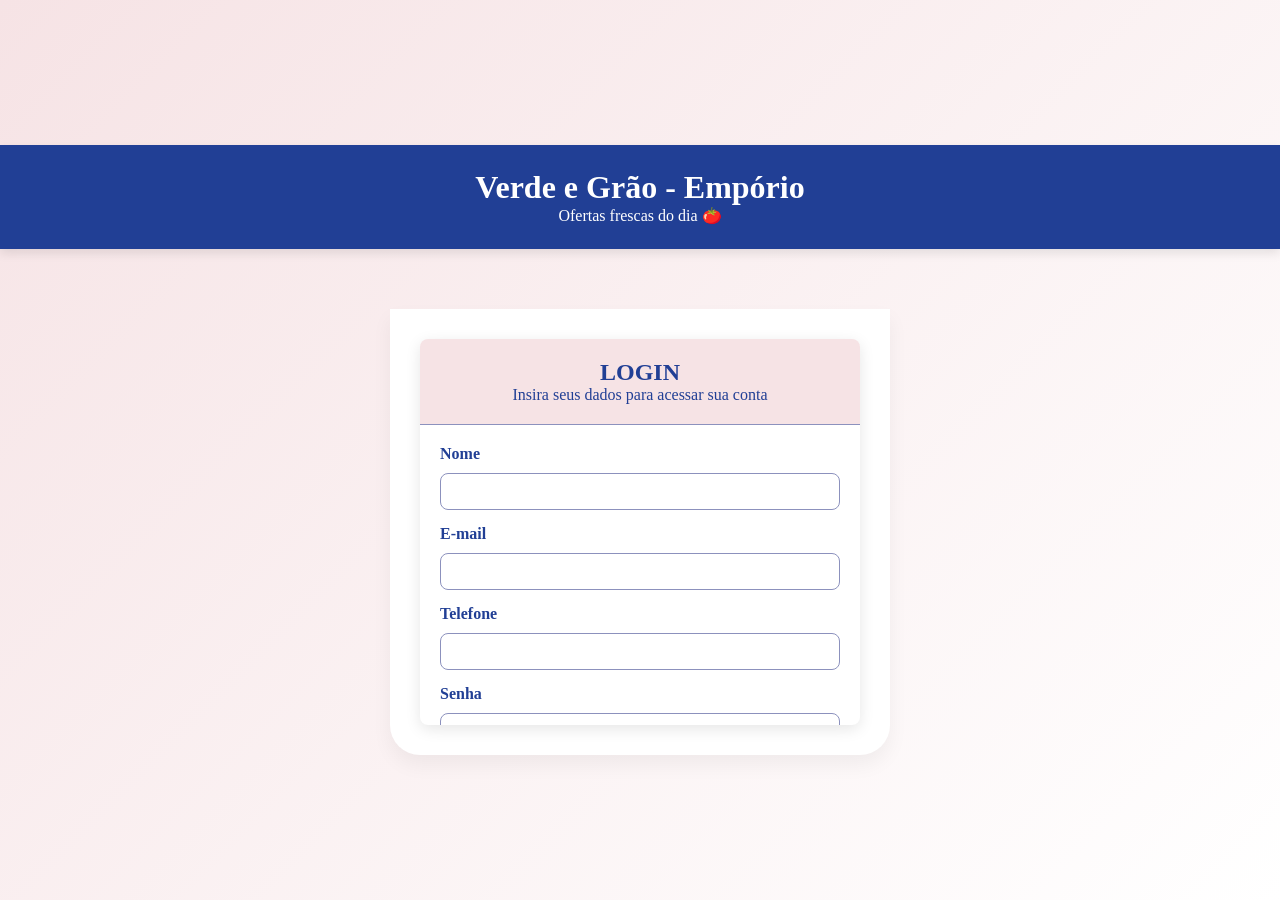
==== cadastro.html @ b75f53fa "Mais alterações feitas (aparência e javascript básico criado)" ====
<!doctype html>
<html lang="pt-br">
  <head>
    <meta charset="UTF-8" />
    <meta name="viewport" content="width=device-width, initial-scale=1.0" />
    <title>Formulário</title>
    <link rel="stylesheet" href="cadastro.css" />
  </head>

  <body>
    <header class="padrao">
      <h1>Verde e Grão - Empório</h1>
      <p>Ofertas frescas do dia &#127813;</p>
    </header>

    <main class="principal">
      <div class="titulo-box">
        <header class="formulario">
          <h2>LOGIN</h2>
          <p>Insira seus dados para acessar sua conta</p>
        </header>

        <form>
          <label for="nome">Nome</label>
          <input type="text" id="nome" required />

          <label for="email">E-mail</label>
          <input type="email" id="email" required />

          <label for="telefone">Telefone</label>
          <input type="tel" id="telefone" required />

          <label for="senha">Senha</label>
          <input type="password" id="senha" required />

          <button class="btn">Concluir Registro</button>
        </form>
      </div>
    </main>
  </body>

  <script src="script.js"></script>
</html>
---- cadastro.css ----
* {
  box-sizing: border-box;
  margin: 0;
  padding: 0;
}

body {
  background: linear-gradient(135deg, #f6e3e5 0%, #ffffff 100%);
  background-attachment: fixed;
  min-height: 100vh;
  display: flex;
  flex-direction: column; 
  justify-content: center;
  align-items: center;
}

header.padrao {
  background-color: #213f95; /* French Blue para o topo principal */
  text-align: center;
  color: white;
  width: 100%;
  padding: 1.5rem 0;
  box-shadow: 0 4px 10px rgba(0, 0, 0, 0.1);
  margin-bottom: 60px; /* Joga a caixa de login um pouco mais para baixo */
}

.titulo-box {
  background-color: #ffffff;
  border-radius: 8px;
  overflow: hidden; /* Garante que o header respeite as bordas arredondadas da caixa */
  box-shadow: 0 4px 15px rgba(0, 0, 0, 0.1);
}

header.formulario {
  text-align: center;
  padding: 20px;
  background-color: #f6e3e5; /* Lavender Blush no fundo do header artificial */
  border-bottom: 1px solid #8c91bd; /* Linha divisória com a cor Intermediária */
}

/* Ajuste fino para o título h2 dentro do header artificial */
header.formulario h2 {
  color: #213f95; /* Título em French Blue */
}

.principal {
  width: 80%;
  max-width: 500px;
  background-color: #ffffff;
  padding: 30px;
  border-radius: 0 0 30px 30px;
  box-shadow: 0 10px 20px rgba(0, 0, 0, 0.05);
  color: #213f95; /* French Blue para os textos principais e enunciados */
}

form {
  display: grid;
  gap: 15px;
  width: 100%;
  max-height: 300px;
  overflow-y: auto;
  padding: 20px;
}

label {
  font-weight: bold;
  margin-bottom: -5px;
  text-align: left;
  color: #213f95; /* French Blue para destacar as etiquetas */
}

input,
select {
  padding: 10px;
  border-radius: 8px;
  border: 1px solid #8c91bd; /* Borda padrão usando a cor Intermediária */
  background-color: #ffffff;
  color: #000000;
}

input:focus {
  border-collapse: collapse;
}

.btn {
  margin-top: 10px;
  background-color: #213f95; /* French Blue como cor principal de ação */
  color: #ffffff;
  border: none;
  padding: 1rem;
  border-radius: 8px;
  font-weight: 900;
  text-transform: uppercase;
  cursor: pointer;
  transition: 0.3s ease;
}

.btn:hover {
  background: #8c91bd; /* Transiciona para o tom Intermediário no hover */
  color: white;
  transform: translateY(-3px);
}

input::-webkit-outer-spin-button,
input::-webkit-inner-spin-button {
  -webkit-appearance: none;
  margin: 0;
}

input:focus,
select:focus {
  outline: none;
  border: 1px solid #213f95; /* Foco destacado em French Blue */
  box-shadow: 0 0 5px rgba(33, 63, 149, 0.5);
}

/* Customização do Scrollbar do Form */
form::-webkit-scrollbar {
  width: 10px;
}

/* O fundo da barra (pista) */
form::-webkit-scrollbar-track {
  background: #f6e3e5; /* Fundo da pista com o Lavender Blush */
  border-radius: 10px;
  margin: 5px;
}

/* O pino da barra (scroll) */
form::-webkit-scrollbar-thumb {
  background: #8c91bd; /* Pino usando a cor Intermediária */
  border-radius: 10px;
}

form::-webkit-scrollbar-thumb:hover {
  background: #213f95; /* Pino fica em French Blue ao passar o mouse */
  cursor: pointer;
}
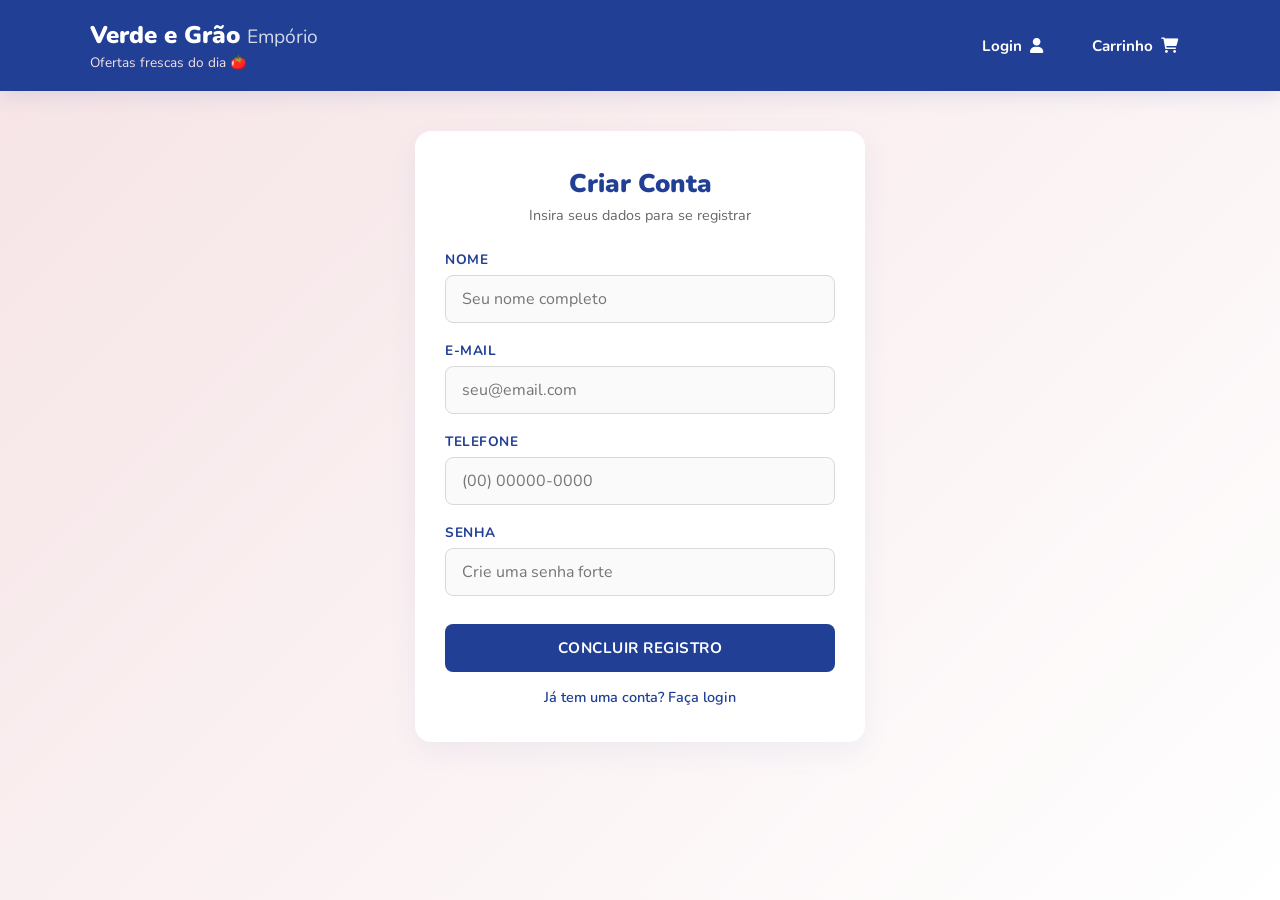
==== commit b0cd3cbd: "Agora vai" ====
--- a/cadastro.html
+++ b/cadastro.html
@@ -1,43 +1,64 @@
-<!doctype html>
+<!DOCTYPE html>
 <html lang="pt-br">
-  <head>
-    <meta charset="UTF-8" />
-    <meta name="viewport" content="width=device-width, initial-scale=1.0" />
-    <title>Formulário</title>
-    <link rel="stylesheet" href="cadastro.css" />
-  </head>
-
-  <body>
+<head>
+    <meta charset="UTF-8">
+    <meta name="viewport" content="width=device-width, initial-scale=1.0">
+    <title>Cadastro - Verde e Grão</title>
+    <link rel="stylesheet" href="cadastro.css">
+    <link rel="stylesheet" href="https://cdnjs.cloudflare.com/ajax/libs/font-awesome/6.0.0/css/all.min.css">
+</head>
+<body>
+    
     <header class="padrao">
-      <h1>Verde e Grão - Empório</h1>
-      <p>Ofertas frescas do dia &#127813;</p>
+        <div class="header-container">
+            <div class="logo-info">
+                <h1>Verde e Grão <span>Empório</span></h1>
+                <p>Ofertas frescas do dia &#127813;</p>
+            </div>
+            
+            <div class="nav-links">
+                <a href="login.html" class="nav-item">
+                    Login <i class="fa-solid fa-user"></i>
+                </a>
+                <a href="carrinho.html" class="nav-item">
+                    Carrinho <i class="fa-solid fa-cart-shopping"></i>
+                </a>
+            </div>
+        </div>
     </header>
 
     <main class="principal">
-      <div class="titulo-box">
-        <header class="formulario">
-          <h2>LOGIN</h2>
-          <p>Insira seus dados para acessar sua conta</p>
-        </header>
+        <h2>Criar Conta</h2>
+        <p class="subtitulo-card">Insira seus dados para se registrar</p>
+        
+        <form>
+            <div class="input-group">
+                <label for="nome">Nome</label>
+                <input type="text" id="nome" placeholder="Seu nome completo" required>
+            </div>
 
-        <form>
-          <label for="nome">Nome</label>
-          <input type="text" id="nome" required />
+            <div class="input-group">
+                <label for="email">E-mail</label>
+                <input type="email" id="email" placeholder="seu@email.com" required>
+            </div>
+         
+            <div class="input-group">
+                <label for="telefone">Telefone</label>
+                <input type="tel" id="telefone" placeholder="(00) 00000-0000" required>
+            </div>
 
-          <label for="email">E-mail</label>
-          <input type="email" id="email" required />
+            <div class="input-group">
+                <label for="senha">Senha</label>
+                <input type="password" id="senha" placeholder="Crie uma senha forte" required>
+            </div>
+                        
+            <div class="botoes-container">
+                <button type="submit" class="btn btn-primary">Concluir Registro</button>
+                <a href="login.html" class="link-retorno">Já tem uma conta? Faça login</a>
+            </div>
+        </form>
+    </main>    
 
-          <label for="telefone">Telefone</label>
-          <input type="tel" id="telefone" required />
-
-          <label for="senha">Senha</label>
-          <input type="password" id="senha" required />
-
-          <button class="btn">Concluir Registro</button>
-        </form>
-      </div>
-    </main>
-  </body>
-
-  <script src="script.js"></script>
-</html>
+    <script src="script.js"></script>
+</body>
+</html>
--- a/cadastro.css
+++ b/cadastro.css
@@ -1,138 +1,193 @@
+/* Importação da Fonte Nunito */
+@import url('https://fonts.googleapis.com/css2?family=Nunito:wght@400;600;700;900&display=swap');
+
 * {
-  box-sizing: border-box;
-  margin: 0;
-  padding: 0;
+    box-sizing: border-box;
+    margin: 0;
+    padding: 0;
+    font-family: 'Nunito', sans-serif;
 }
 
 body {
-  background: linear-gradient(135deg, #f6e3e5 0%, #ffffff 100%);
-  background-attachment: fixed;
-  min-height: 100vh;
-  display: flex;
-  flex-direction: column; 
-  justify-content: center;
-  align-items: center;
+    background: linear-gradient(135deg, #F6E3E5 0%, #FFFFFF 100%);
+    background-attachment: fixed;
+    min-height: 100vh;
+    display: flex;
+    flex-direction: column;
+    align-items: center;
+    justify-content: flex-start;
 }
 
+/* =========================================
+   HEADER PADRÃO (Identidade unificada)
+   ========================================= */
 header.padrao {
-  background-color: #213f95; /* French Blue para o topo principal */
-  text-align: center;
-  color: white;
-  width: 100%;
-  padding: 1.5rem 0;
-  box-shadow: 0 4px 10px rgba(0, 0, 0, 0.1);
-  margin-bottom: 60px; /* Joga a caixa de login um pouco mais para baixo */
+    background-color: #213F95; /* French Blue */
+    color: #FFFFFF;
+    width: 100%;
+    padding: 1.2rem 2rem;
+    box-shadow: 0 4px 20px rgba(33, 63, 149, 0.12);
 }
 
-.titulo-box {
-  background-color: #ffffff;
-  border-radius: 8px;
-  overflow: hidden; /* Garante que o header respeite as bordas arredondadas da caixa */
-  box-shadow: 0 4px 15px rgba(0, 0, 0, 0.1);
+header.padrao .header-container {
+    display: flex;
+    justify-content: space-between;
+    align-items: center;
+    max-width: 1100px;
+    margin: 0 auto;
+    width: 100%;
 }
 
-header.formulario {
-  text-align: center;
-  padding: 20px;
-  background-color: #f6e3e5; /* Lavender Blush no fundo do header artificial */
-  border-bottom: 1px solid #8c91bd; /* Linha divisória com a cor Intermediária */
+header.padrao h1 {
+    font-size: 1.5rem;
+    font-weight: 900;
 }
 
-/* Ajuste fino para o título h2 dentro do header artificial */
-header.formulario h2 {
-  color: #213f95; /* Título em French Blue */
+header.padrao h1 span {
+    font-weight: 400;
+    font-size: 1.2rem;
+    opacity: 0.8;
 }
 
+header.padrao p {
+    color: #F6E3E5; /* Lavender Blush */
+    font-size: 0.85rem;
+    margin-top: 2px;
+}
+
+header.padrao .nav-links {
+    display: flex;
+    gap: 25px;
+}
+
+header.padrao .nav-item {
+    color: #FFFFFF;
+    text-decoration: none;
+    font-weight: 700;
+    font-size: 0.95rem;
+    transition: all 0.3s ease;
+    display: flex;
+    align-items: center;
+    gap: 8px;
+    padding: 6px 12px;
+    border-radius: 6px;
+}
+
+header.padrao .nav-item:hover {
+    background: rgba(255, 255, 255, 0.1);
+    color: #F6E3E5;
+}
+
+/* =========================================
+   CARD DE CADASTRO
+   ========================================= */
 .principal {
-  width: 80%;
-  max-width: 500px;
-  background-color: #ffffff;
-  padding: 30px;
-  border-radius: 0 0 30px 30px;
-  box-shadow: 0 10px 20px rgba(0, 0, 0, 0.05);
-  color: #213f95; /* French Blue para os textos principais e enunciados */
+    width: 90%;
+    max-width: 450px;
+    background-color: #FFFFFF;
+    padding: 35px 30px;
+    border-radius: 16px;
+    box-shadow: 0 10px 30px rgba(33, 63, 149, 0.06);
+    margin: 40px 0; /* Margem equilibrada para não colar no header ou rodapé */
+}
+
+.principal h2 {
+    color: #213F95;
+    text-align: center;
+    font-weight: 900;
+    font-size: 1.6rem;
+    margin-bottom: 4px;
+}
+
+.subtitulo-card {
+    text-align: center;
+    color: #666666;
+    font-size: 0.9rem;
+    margin-bottom: 25px;
 }
 
 form {
-  display: grid;
-  gap: 15px;
-  width: 100%;
-  max-height: 300px;
-  overflow-y: auto;
-  padding: 20px;
+    display: flex;
+    flex-direction: column;
+    gap: 18px;
+}
+
+.input-group {
+    display: flex;
+    flex-direction: column;
+    gap: 6px;
 }
 
 label {
-  font-weight: bold;
-  margin-bottom: -5px;
-  text-align: left;
-  color: #213f95; /* French Blue para destacar as etiquetas */
+    font-weight: 700;
+    color: #213F95;
+    font-size: 0.85rem;
+    text-transform: uppercase;
+    letter-spacing: 0.5px;
 }
 
-input,
-select {
-  padding: 10px;
-  border-radius: 8px;
-  border: 1px solid #8c91bd; /* Borda padrão usando a cor Intermediária */
-  background-color: #ffffff;
-  color: #000000;
+input {
+    padding: 12px 16px;
+    border-radius: 8px;
+    border: 1px solid #D9D9D9;
+    background-color: #FAFAFA;
+    color: #333333;
+    font-size: 1rem;
+    transition: all 0.3s ease;
 }
 
 input:focus {
-  border-collapse: collapse;
+    outline: none;
+    border-color: #213F95;
+    background-color: #FFFFFF;
+    box-shadow: 0 0 0 4px rgba(33, 63, 149, 0.15);
+}
+
+/* =========================================
+   AÇÕES E BOTÕES
+   ========================================= */
+.botoes-container {
+    display: flex;
+    flex-direction: column;
+    gap: 15px;
+    margin-top: 10px;
+    align-items: center;
 }
 
 .btn {
-  margin-top: 10px;
-  background-color: #213f95; /* French Blue como cor principal de ação */
-  color: #ffffff;
-  border: none;
-  padding: 1rem;
-  border-radius: 8px;
-  font-weight: 900;
-  text-transform: uppercase;
-  cursor: pointer;
-  transition: 0.3s ease;
+    width: 100%;
+    padding: 14px;
+    border-radius: 8px;
+    font-weight: 700;
+    font-size: 0.95rem;
+    text-transform: uppercase;
+    letter-spacing: 0.5px;
+    cursor: pointer;
+    transition: all 0.2s ease;
+    text-align: center;
+    border: none;
 }
 
-.btn:hover {
-  background: #8c91bd; /* Transiciona para o tom Intermediário no hover */
-  color: white;
-  transform: translateY(-3px);
+.btn-primary {
+    background-color: #213F95;
+    color: #FFFFFF;
 }
 
-input::-webkit-outer-spin-button,
-input::-webkit-inner-spin-button {
-  -webkit-appearance: none;
-  margin: 0;
+.btn-primary:hover {
+    background-color: #172d6b;
+    transform: translateY(-2px);
+    box-shadow: 0 4px 12px rgba(33, 63, 149, 0.2);
 }
 
-input:focus,
-select:focus {
-  outline: none;
-  border: 1px solid #213f95; /* Foco destacado em French Blue */
-  box-shadow: 0 0 5px rgba(33, 63, 149, 0.5);
+.link-retorno {
+    color: #213F95;
+    text-decoration: none;
+    font-weight: 600;
+    font-size: 0.9rem;
+    transition: 0.2s;
 }
 
-/* Customização do Scrollbar do Form */
-form::-webkit-scrollbar {
-  width: 10px;
-}
-
-/* O fundo da barra (pista) */
-form::-webkit-scrollbar-track {
-  background: #f6e3e5; /* Fundo da pista com o Lavender Blush */
-  border-radius: 10px;
-  margin: 5px;
-}
-
-/* O pino da barra (scroll) */
-form::-webkit-scrollbar-thumb {
-  background: #8c91bd; /* Pino usando a cor Intermediária */
-  border-radius: 10px;
-}
-
-form::-webkit-scrollbar-thumb:hover {
-  background: #213f95; /* Pino fica em French Blue ao passar o mouse */
-  cursor: pointer;
-}
+.link-retorno:hover {
+    text-decoration: underline;
+    opacity: 0.8;
+}
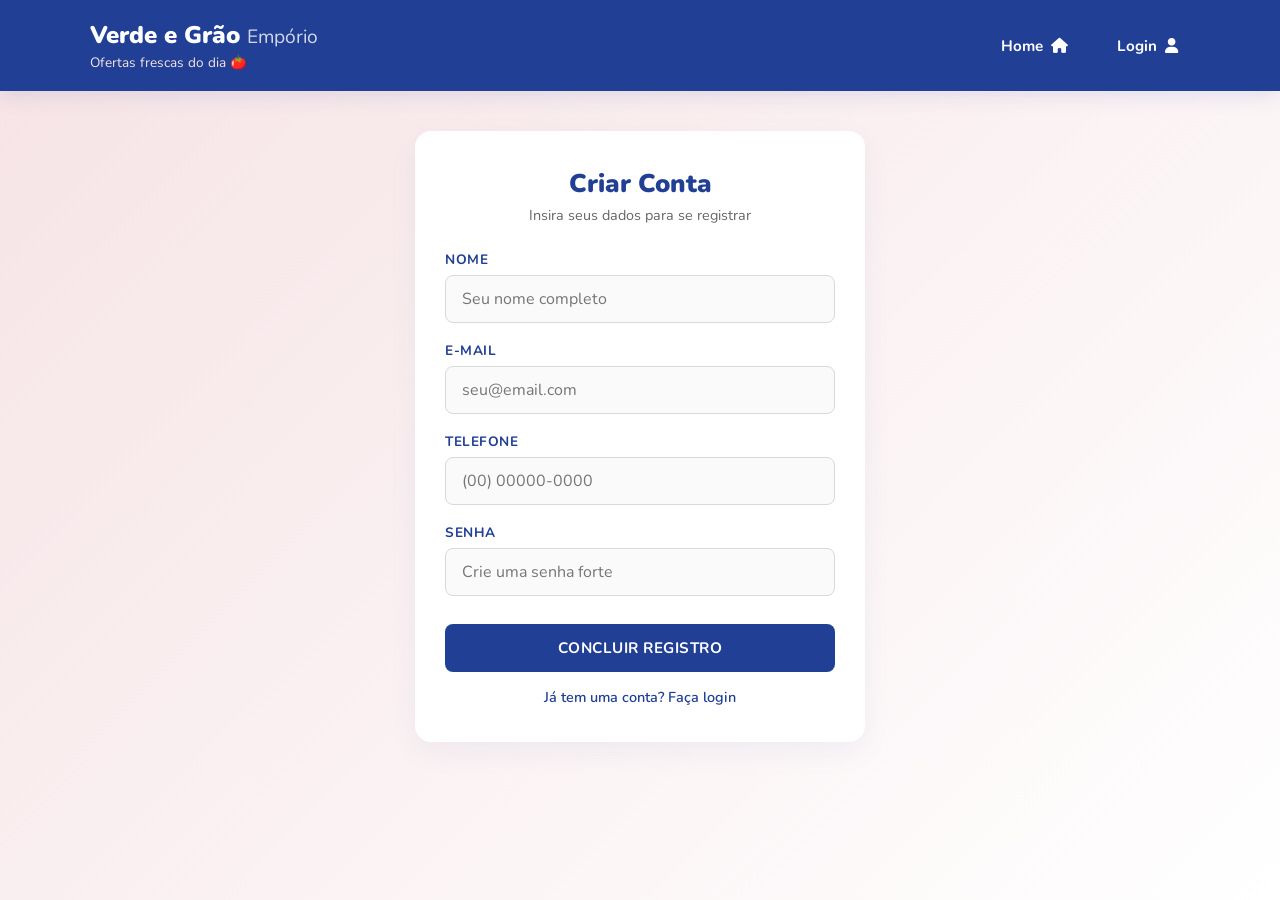
==== commit 1104cee9: "Update cadastro.html" ====
--- a/cadastro.html
+++ b/cadastro.html
@@ -16,14 +16,14 @@
                 <p>Ofertas frescas do dia &#127813;</p>
             </div>
             
-            <div class="nav-links">
+            <nav class="nav-links">
+                <a href="index.html" class="nav-item">
+                    Home <i class="fa-solid fa-house"></i>
+                </a>
                 <a href="login.html" class="nav-item">
                     Login <i class="fa-solid fa-user"></i>
                 </a>
-                <a href="carrinho.html" class="nav-item">
-                    Carrinho <i class="fa-solid fa-cart-shopping"></i>
-                </a>
-            </div>
+            </nav>
         </div>
     </header>
 
@@ -61,4 +61,4 @@
 
     <script src="script.js"></script>
 </body>
-</html>+</html>
--- a/cadastro.css
+++ b/cadastro.css
@@ -1,6 +1,7 @@
-/* Importação da Fonte Nunito */
+/* Importando a fonte Nunito direto dos servidores do Google pra deixar a tipografia clean */
 @import url('https://fonts.googleapis.com/css2?family=Nunito:wght@400;600;700;900&display=swap');
 
+/* Reset global clássico: zera margens, paddings e força o box-sizing a incluir bordas no cálculo de tamanho */
 * {
     box-sizing: border-box;
     margin: 0;
@@ -8,27 +9,27 @@
     font-family: 'Nunito', sans-serif;
 }
 
+/* Estilo do corpo da página com um degradê diagonal bem sutil e elegante */
 body {
     background: linear-gradient(135deg, #F6E3E5 0%, #FFFFFF 100%);
-    background-attachment: fixed;
-    min-height: 100vh;
+    background-attachment: fixed; /* O degradê não se mexe se a página tiver rolagem */
+    min-height: 100vh; /* Garante que o fundo ocupe sempre 100% da altura do monitor */
     display: flex;
     flex-direction: column;
     align-items: center;
     justify-content: flex-start;
 }
 
-/* =========================================
-   HEADER PADRÃO (Identidade unificada)
-   ========================================= */
+/* --- HEADER PRINCIPAL --- */
 header.padrao {
-    background-color: #213F95; /* French Blue */
+    background-color: #213F95; /* Azul escuro principal da marca */
     color: #FFFFFF;
     width: 100%;
     padding: 1.2rem 2rem;
-    box-shadow: 0 4px 20px rgba(33, 63, 149, 0.12);
-}
-
+    box-shadow: 0 4px 20px rgba(33, 63, 149, 0.12); /* Sombra suave para flutuar sobre o fundo */
+}
+
+/* Container do header pra limitar a largura máxima em telas ultra-wide e centralizar */
 header.padrao .header-container {
     display: flex;
     justify-content: space-between;
@@ -38,34 +39,39 @@
     width: 100%;
 }
 
+/* Estilização do título principal (Verde e Grão) */
 header.padrao h1 {
     font-size: 1.5rem;
     font-weight: 900;
 }
 
+/* Deixa a palavra "Empório" mais fina, criando um contraste visual legal com o resto do título */
 header.padrao h1 span {
     font-weight: 400;
     font-size: 1.2rem;
     opacity: 0.8;
 }
 
+/* Pequeno texto de apoio embaixo do título */
 header.padrao p {
-    color: #F6E3E5; /* Lavender Blush */
+    color: #F6E3E5; 
     font-size: 0.85rem;
     margin-top: 2px;
 }
 
+/* Distanciamento entre os botões de Login e Carrinho */
 header.padrao .nav-links {
     display: flex;
     gap: 25px;
 }
 
+/* Links do menu superior transformados em flex pra alinhar perfeitamente o texto e o ícone */
 header.padrao .nav-item {
     color: #FFFFFF;
     text-decoration: none;
     font-weight: 700;
     font-size: 0.95rem;
-    transition: all 0.3s ease;
+    transition: all 0.3s ease; /* Suaviza a troca de cores no hover */
     display: flex;
     align-items: center;
     gap: 8px;
@@ -73,24 +79,24 @@
     border-radius: 6px;
 }
 
+/* Feedback visual quando o mouse passa em cima dos itens do menu */
 header.padrao .nav-item:hover {
-    background: rgba(255, 255, 255, 0.1);
+    background: rgba(255, 255, 255, 0.1); /* Cria um leve fundo branco translúcido */
     color: #F6E3E5;
 }
 
-/* =========================================
-   CARD DE CADASTRO
-   ========================================= */
+/* --- CARD DE CADASTRO --- */
 .principal {
     width: 90%;
-    max-width: 450px;
+    max-width: 450px; /* Não deixa o card esticar demais em telas grandes */
     background-color: #FFFFFF;
     padding: 35px 30px;
-    border-radius: 16px;
-    box-shadow: 0 10px 30px rgba(33, 63, 149, 0.06);
-    margin: 40px 0; /* Margem equilibrada para não colar no header ou rodapé */
-}
-
+    border-radius: 16px; /* Bordas bem arredondadas, tendência moderna de UI */
+    box-shadow: 0 10px 30px rgba(33, 63, 149, 0.06); /* Sombra bem difusa pra dar profundidade */
+    margin: 40px 0; /* Margem pra desgrudar o card do header e do fundo da página */
+}
+
+/* Título interno do card de cadastro */
 .principal h2 {
     color: #213F95;
     text-align: center;
@@ -99,6 +105,7 @@
     margin-bottom: 4px;
 }
 
+/* Subtítulo do card explicando o que fazer */
 .subtitulo-card {
     text-align: center;
     color: #666666;
@@ -106,18 +113,21 @@
     margin-bottom: 25px;
 }
 
+/* Faz os campos do formulário ficarem um embaixo do outro com espaçamento fixo */
 form {
     display: flex;
     flex-direction: column;
     gap: 18px;
 }
 
+/* Empilha o Label em cima do Input correspondente */
 .input-group {
     display: flex;
     flex-direction: column;
     gap: 6px;
 }
 
+/* Textos dos labels: pequenos, em negrito e com letras maiúsculas espaçadas */
 label {
     font-weight: 700;
     color: #213F95;
@@ -126,6 +136,7 @@
     letter-spacing: 0.5px;
 }
 
+/* Estilização padrão das caixas onde o usuário digita */
 input {
     padding: 12px 16px;
     border-radius: 8px;
@@ -133,19 +144,18 @@
     background-color: #FAFAFA;
     color: #333333;
     font-size: 1rem;
-    transition: all 0.3s ease;
-}
-
+    transition: all 0.3s ease; /* Transição suave pro efeito de focus */
+}
+
+/* O que acontece quando o usuário clica na caixa de texto pra digitar */
 input:focus {
-    outline: none;
-    border-color: #213F95;
-    background-color: #FFFFFF;
-    box-shadow: 0 0 0 4px rgba(33, 63, 149, 0.15);
-}
-
-/* =========================================
-   AÇÕES E BOTÕES
-   ========================================= */
+    outline: none; /* Remove aquela borda preta feia padrão dos navegadores */
+    border-color: #213F95; /* Pinta a borda com o azul da marca */
+    background-color: #FFFFFF; /* Clareia o fundo do input */
+    box-shadow: 0 0 0 4px rgba(33, 63, 149, 0.15); /* Cria um efeito de "neon/brilho" azul em volta */
+}
+
+/* --- BOTÕES E AÇÕES --- */
 .botoes-container {
     display: flex;
     flex-direction: column;
@@ -154,6 +164,7 @@
     align-items: center;
 }
 
+/* Base de estilo pra qualquer botão que surgir no sistema */
 .btn {
     width: 100%;
     padding: 14px;
@@ -168,17 +179,20 @@
     border: none;
 }
 
+/* Cor específica do botão primário (Concluir Registro) */
 .btn-primary {
     background-color: #213F95;
     color: #FFFFFF;
 }
 
+/* Efeito de "levitar" o botão e escurecer o azul quando o mouse passa por cima */
 .btn-primary:hover {
     background-color: #172d6b;
-    transform: translateY(-2px);
-    box-shadow: 0 4px 12px rgba(33, 63, 149, 0.2);
-}
-
+    transform: translateY(-2px); /* Sobe o botão em 2 pixels */
+    box-shadow: 0 4px 12px rgba(33, 63, 149, 0.2); /* Deixa a sombra dele mais forte */
+}
+
+/* Link de retorno para a tela de login */
 .link-retorno {
     color: #213F95;
     text-decoration: none;
@@ -187,7 +201,8 @@
     transition: 0.2s;
 }
 
+/* Coloca o sublinhado clássico de link apenas quando o mouse estiver em cima */
 .link-retorno:hover {
     text-decoration: underline;
     opacity: 0.8;
-}+}
